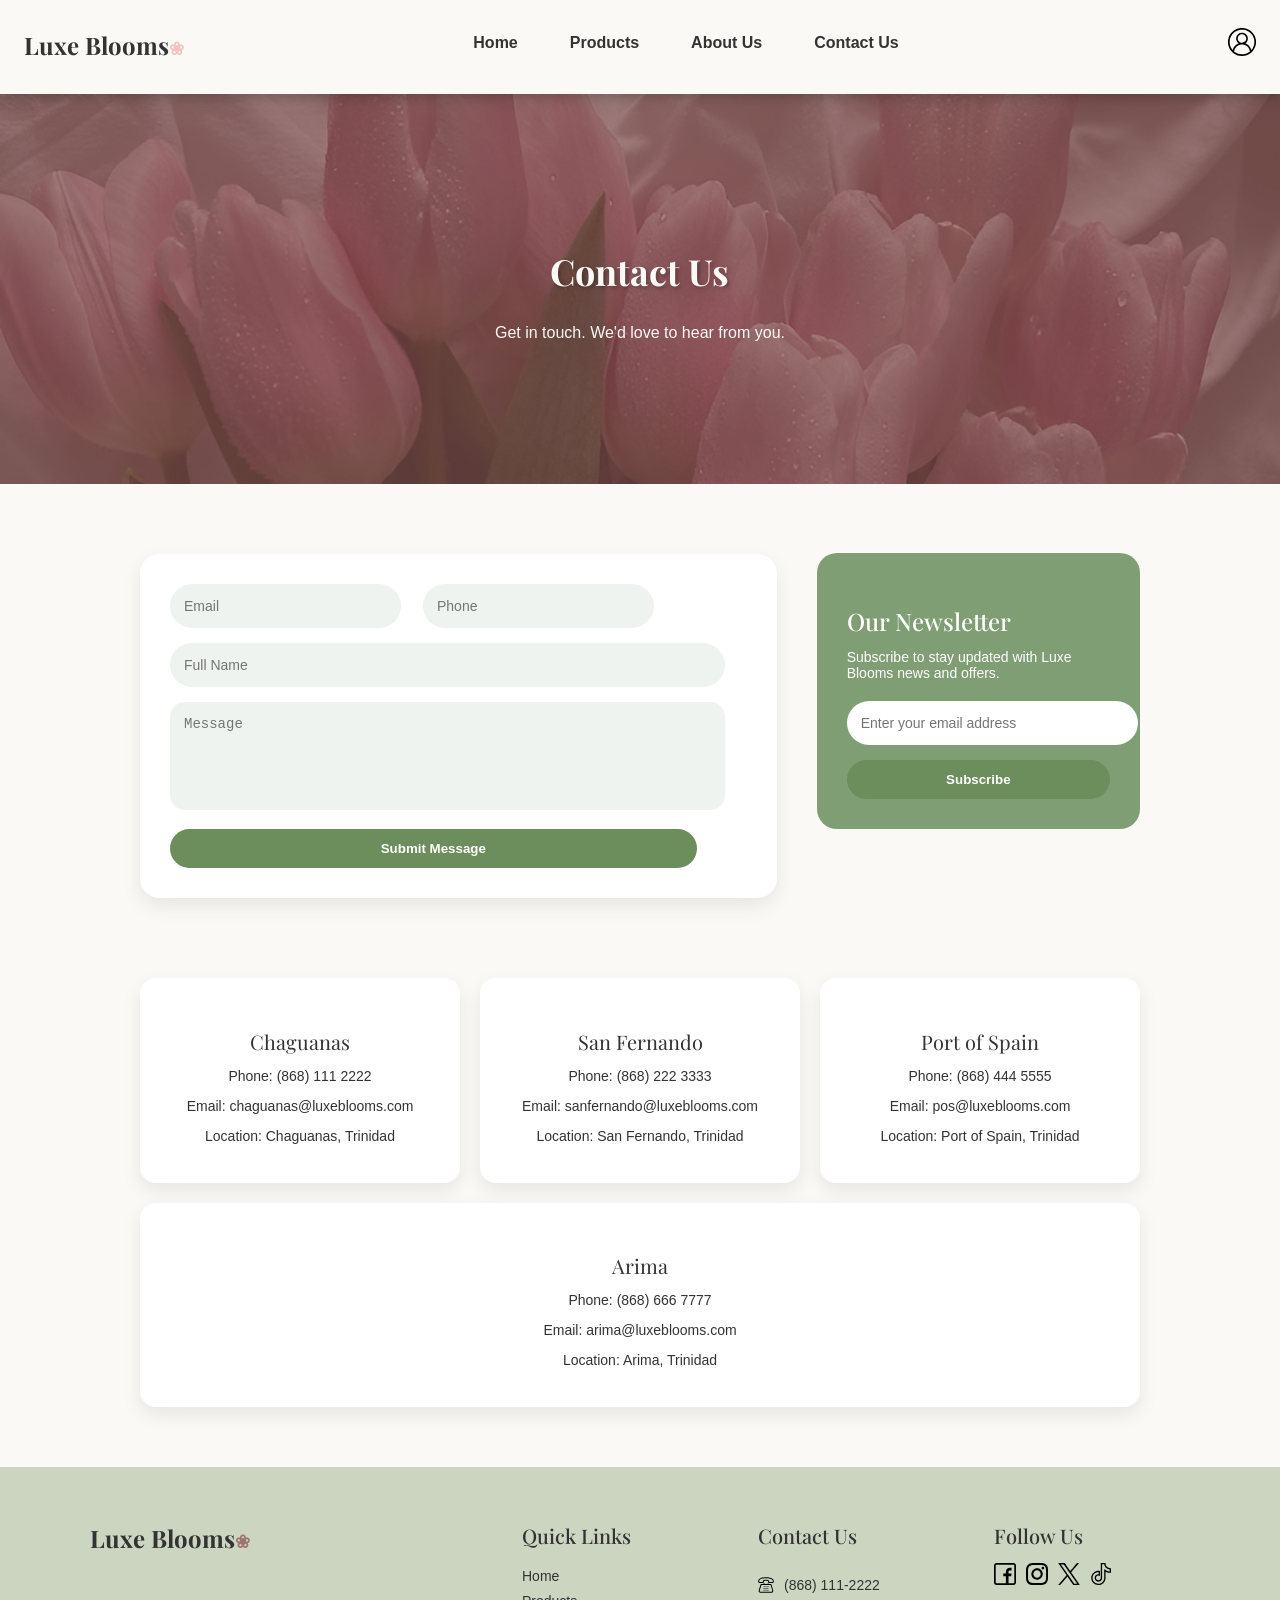
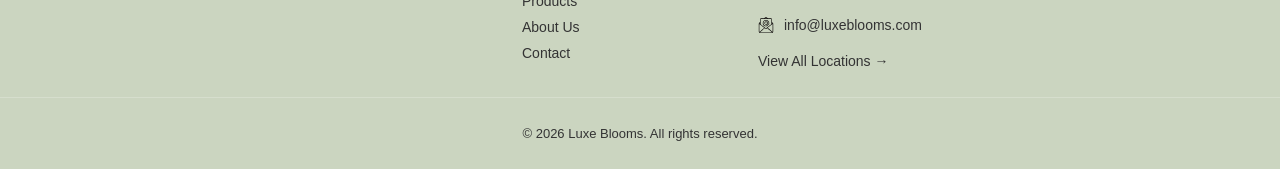
==== contact us/contact.html @ 06038f9a "Add files via upload" ====
<!DOCTYPE html>
<html lang="en">
    <head>
        <meta charset="UTF-8">
        <meta name="description" content="Get in touch with Luxe Blooms. Find our locations in Chaguanas, San Fernando, Port of Spain, and Arima, or send us a message today">
        <meta name="keywords" content="Luxe Blooms contact, flower shop locations, Chaguanas florist, San Fernando florist, Port of Spain florist, Arima florist">
        <meta name="viewport" content="width=device-width, initial-scale=1.0">
        <title>Luxe Blooms | Contact Us</title>
        <link rel="stylesheet" href="../contact us/contact-styles.css">
        <link rel="stylesheet" href="../global-styles.css">
        <link rel="preconnect" href="https://fonts.googleapis.com">
        <link rel="preconnect" href="https://fonts.gstatic.com" crossorigin>
        <link href="https://fonts.googleapis.com/css2?family=Montserrat:ital,wght@0,100..900;1,100..900&family=Playfair+Display:ital,wght@0,400..900;1,400..900&display=swap" rel="stylesheet">
        <base target="_blank">
    </head>

    <body>  
        <!-- Header -->
        <header class="header">
            <div class="logo-text">
                <h1>Luxe Blooms</h1> 
            </div>
            <nav>
                <ul class="nav-list">
                    <li><a href="../homepage/homepage.html" class="nav-link">Home</a></li>
                    <li><a href="../products/product.html" class="nav-link">Products</a></li>
                    <li><a href="../about us/about.html" class="nav-link">About Us</a></li>
                    <li><a href="contact.html" class="nav-link">Contact Us</a></li>
                </ul>
            </nav>

            <div class="icons">
                <ul>
                    <li><a href="../login/login.html"><img src="../homepage/images/user.svg" width="28" height="28" alt="User Account"></a></li>
                </ul>
            </div>
        </header>

        <!-- Contact Us Section Header -->
        <section class="contact-hero">
            <div class="contact-hero-content">
                <h1>Contact Us</h1>
            <div class="caption"><p>Get in touch. We'd love to hear from you.</p></div>
            </div>
        </section>

        <section class="contact-main">
            <form class="contact-form">
                <div class="form-row">
                    <div class="form-group">
                        <input type="email" placeholder="Email" required>
                    </div>
                    <div class="form-group">
                        <input type="tel" placeholder="Phone" required>
                    </div>
                    </div>
                    <div class="form-group">
                        <input type="text" placeholder="Full Name" required>
                    </div>
                    <div class="form-group">
                        <textarea rows="5" placeholder="Message" required></textarea>
                    </div>
                    <button type="submit">Submit Message</button>
            </form>
                <div class="newsletter-box">
                    <h3>Our Newsletter</h3>
                    <p>Subscribe to stay updated with Luxe Blooms news and offers.</p>
                        <input type="email" placeholder="Enter your email address">
                        <button type="submit">Subscribe</button>
                </div>
        </section>
    
    
        <section class="contact-info">
            <div class="info-box">
                <h4>Chaguanas</h4>
                <p>Phone: (868) 111 2222</p>
                <p>Email: chaguanas@luxeblooms.com</p>
                <p>Location: Chaguanas, Trinidad</p>
            </div>
            <div class="info-box">
                <h4>San Fernando</h4>
                <p>Phone: (868) 222 3333</p>
                <p>Email: sanfernando@luxeblooms.com</p>
                <p>Location: San Fernando, Trinidad</p>
            </div>
            <div class="info-box">
                <h4>Port of Spain</h4>
                <p>Phone: (868) 444 5555</p>
                <p>Email: pos@luxeblooms.com</p>
                <p>Location: Port of Spain, Trinidad</p>
            </div>
            <div class="info-box">
                <h4>Arima</h4>
                <p>Phone: (868) 666 7777</p>
                <p>Email: arima@luxeblooms.com</p>
                <p>Location: Arima, Trinidad</p>
            </div>
        </section>

        <!--Footer-->
        <footer class="footer">
            <div class="footer-container">

                <div class="footer-brand">
                    <h3>Luxe Blooms</h3>
                </div>

                <div class="footer-heading">
                    <h4>Quick Links</h4>

                        <ul>
                            <li><a href="homepage.html">Home</a></li>
                            <li><a href="products.html">Products</a></li>
                            <li><a href="about.html">About Us</a></li>
                            <li><a href="contact.html">Contact</a></li>
                        </ul>
                </div>

                <div class="footer-heading">
                    <h4>Contact Us</h4>

                    <p class="footer-contact">
                    <img src="../homepage/images/phone.svg" alt="Phone icon">(868) 111-2222</p>

                    <p class="footer-contact">
                    <img src="../homepage/images/email.svg" alt="Email icon">info@luxeblooms.com</p>

                    <a href="contact.html" class="footer-link">View All Locations →</a>
                </div>

                <div class="footer-heading">
                    <h4>Follow Us</h4>

                    <div class="social-icons">
                        <a href="#"><img src="../homepage/images/facebook.svg" alt="Facebook"></a>
                        <a href="#"><img src="../homepage/images/instagram.svg" alt="Instagram"></a>
                        <a href="#"><img src="../homepage/images/twitter.svg" alt="Twitter"></a>
                        <a href="#"><img src="../homepage/images/tiktok.svg" alt="TikTok"></a>
                    </div>
                </div>
            </div>

            <div class="footer-bottom">
                <p>© 2026 Luxe Blooms. All rights reserved.</p>
            </div>
        </footer>
    </body>
</html>
---- contact us/contact-styles.css ----
/* Contact Us Page */
  /* Contact Us Hero */
.contact-hero {
  display: flex;
  justify-content: center;
  align-items: center;
  text-align: center;
  position: relative;
  padding: 100px 20px;
  line-height: 1.2;
  background: url("../contact us/contact-images/tulips.jpg"); 
  background-size: cover;
  background-position: center;
  background-repeat: no-repeat;
  color: #faf9f6;
  margin: 0px;
  height: 190px;
  
}

.contact-hero h1 {
  font-size: 36px;
  font-weight: bold;
  text-shadow: 2px 2px 4px rgba(0,0,0,0.3);
}

.contact-hero::before {
  content: "";
  position: absolute;
  inset: 0;
  background: rgba(128, 81, 82, 0.7);
}

.contact-hero-content {
  position: relative;
  z-index: 1;
}

/* Main Content */

.contact-main {
  display: flex;
  gap: 40px;
  max-width: 1000px;
  margin: 0 auto 80px;
  align-items: center;
}

.contact-form {
  flex: 2;
  background: #fff;
  padding: 30px;
  padding-right: 80px;
  border-radius: 20px;
  margin-top: 70px;
  box-shadow: 0 8px 20px rgba(0,0,0,0.08);
}

.form-row {
  display: flex;
  gap: 50px;
}

.contact-form input,
.contact-form textarea,
.newsletter-box input {
  width: 100%;
  padding: 14px;
  border: none;
  border-radius: 25px;
  background: #eef3ef;
  margin-bottom: 15px;
  font-size: 14px;
  outline: none;
}

.contact-form textarea {
  border-radius: 15px;
  resize: none;
}

button {
  background: #6B8E5C;
  color: #fff;
  padding: 12px;
  border: none;
  border-radius: 25px;
  width: 100%;
  cursor: pointer;
  font-weight: bold;
  transition: 0.3s;
}

button:hover {
  background: #557046;
}

.newsletter-box {
  flex: 1;
  background: linear-gradient(rgba(107,142,92,0.85), rgba(107,142,92,0.85)),
              url("images/hero.jpg");
  background-size: cover;
  color: #fff;
  padding: 30px;
  border-radius: 20px;
}

.newsletter-box h3 {
  margin-bottom: 10px;
}

.newsletter-box p {
  font-size: 14px;
  margin-bottom: 20px;
}

.newsletter-box input {
  background: #fff;
}

.contact-info {
  display: flex;
  justify-content: center;
  gap: 20px;
  max-width: 1000px;
  margin: 0 auto 60px;
  flex-wrap: wrap;
}

.info-box {
  flex: 1;
  min-width: 220px;
  background: #fff;
  padding: 25px;
  border-radius: 16px;
  text-align: center;
  box-shadow: 0 8px 20px rgba(0,0,0,0.08);
}

.info-box.highlight {
  background: #6B8E5C;
  color: #fff;
}

.info-box h4 {
  margin-bottom: 10px;
}

.info-box p {
  font-size: 14px;
}

@media (max-width: 768px) {
  .contact-main {
    flex-direction: column;
  }

  .form-row {
    flex-direction: column;
  }
}
---- global-styles.css ----
/* Base Styles */
body {
  font-family: 'Roboto', sans-serif;
  font-size: 16px;
  font-weight: normal;
  color: #333333; /*charcoal*/
  background-color: #faf9f6; /*off white*/
  margin: 0;
  padding: 0;
}

       /* Header */
header {
  display: flex;
  justify-content: space-between;
  text-align: center;
  margin-bottom: 0px;
  padding: 12px 24px 18px;
  background-color: #faf9f6; 
  box-shadow: 0 4px 12px rgba(0,0,0,0.2);
  position: sticky;
  z-index: 1000;
  top: 0;
}

.logo-text h1 {
  font-family: 'Playfair Display', serif;
  font-size: 24px;
  font-weight: bold;
  color: #333333;
}

.logo-text h1::after {
  content: "❀";
  display: inline-block;
  margin-top: 10px;
  font-size: 18px;
  color: #f4c2c2;
}


/* Navigation */
.nav-list {
  list-style: none;
  display: flex;
  gap: 40px;
  padding: 0px;
}

.nav-link {
  text-decoration: none;
  line-height: 30px;
  padding: 6px;
  color: #333333;
  font-weight: bold;
  font-family: 'Roboto', sans-serif;
}

.nav-link:hover {
  background: #e69b97;
  color: #faf9f6;
  transition: .6s;
}

.icons ul {
  list-style: none;
  display: flex;
  gap: 15px;
}


/* Headings */
h1, h2, h3, h4 {
  font-family: 'Playfair Display', serif;
  line-height: 1.2;
}
h1 {
  font-size: 32px;
  font-weight: bold;
}
h2 {
  font-size: 28px;
  font-weight: 600;
}
h3 {
  font-size: 24px;
  font-weight: 500;
}
h4 {
  font-size: 20px;
  font-weight: 400;
}

/* All Buttons */
.button-primary {
  background-color: #333333; /* Charcoal */
  color: white;
  font-size: 20px;
  padding: 17px 20px;
  border: 4px solid #D4AF37; /* Gold outline */
  border-radius: 15px;
  text-decoration: none;
  font-weight: bold;
  transition: all 0.3s ease-in-out;
}

.button-primary:hover {
  background-color: #818263; 
  border: 6px solid #D4AF37;
}

.button-secondary {
  background-color: #faf9f6;
  color: #333333; 
  font-size: 16px;
  padding: 10px 20px;
  border: 2px solid #333333; /* Charcoal outline */
  border-radius: 8px;
  text-decoration: none;
  font-weight: bold;
  transition: all 0.3s ease-in-out;
  margin-top: 50px;
}

.button-secondary:hover {
  background-color: #f4e1e0; /* Charcoal */
  color: #333333;
  border: 2px solid #333333;
}



/* Footer */
.footer {
  background: #cbd5c0;
  color: #333333;
  padding-top: 30px;
}

.footer-container {
  max-width: 1100px;
  margin: 0 auto;
  display: flex;
  justify-content: space-between;
  gap: 40px;
  flex-wrap: wrap;
  padding: 0 20px 20px;
}

.footer-brand {
  flex: 2;
}

.footer-brand h3 {
  margin-bottom: 10px;
  font-weight: bold;
}

.footer-brand h3::after {
  content: "❀";
  display: inline-block;
  margin-top: 10px;
  font-size: 18px;
  color: #9e746f;
}

.footer-heading {
  flex: 1;
  display: flex;
  flex-direction: column;

}

.footer-heading h4 {
  margin-bottom: 15px;
  font-weight: 500;
}

.footer-heading a {
  color: #333333;
  text-decoration: none;
  margin-bottom: 8px;
  font-size: 14px;
  transition: 0.3s;
}

.footer-heading a:hover {
  color: #557046;
}

.footer-heading ul {
  list-style: none;
  padding: 0;
  margin: 0;
  line-height: 1.6;
}

.footer-contact {
  display: flex;
  align-items: center;
  gap: 10px;
  font-size: 14px;
  margin-bottom: 10px;
}

.footer-contact img {
  width: 16px;
  height: 16px;
}

.footer-link {
  margin-top: 10px;
  color: #f4c2c2;
  font-size: 14px;
  text-decoration: none;
}

.footer-link:hover {
  text-decoration: underline;
}

.social-icons {
  display: flex;
  gap: 10px;
}

.social-icons img {
  width: 22px;
  height: 22px;
  transition: 0.3s;
}

.social-icons img:hover {
  transform: scale(1.1);
}

.footer-bottom {
  text-align: center;
  border-top: 1px solid rgba(255,255,255,0.2);
  padding: 15px;
  font-size: 13px;
}

@media (max-width: 768px) {
  .footer-container {
    flex-direction: column;
    text-align: center;
  }

  .footer-contact {
    justify-content: center;
  }

  .social-icons {
    justify-content: center;
  }
}
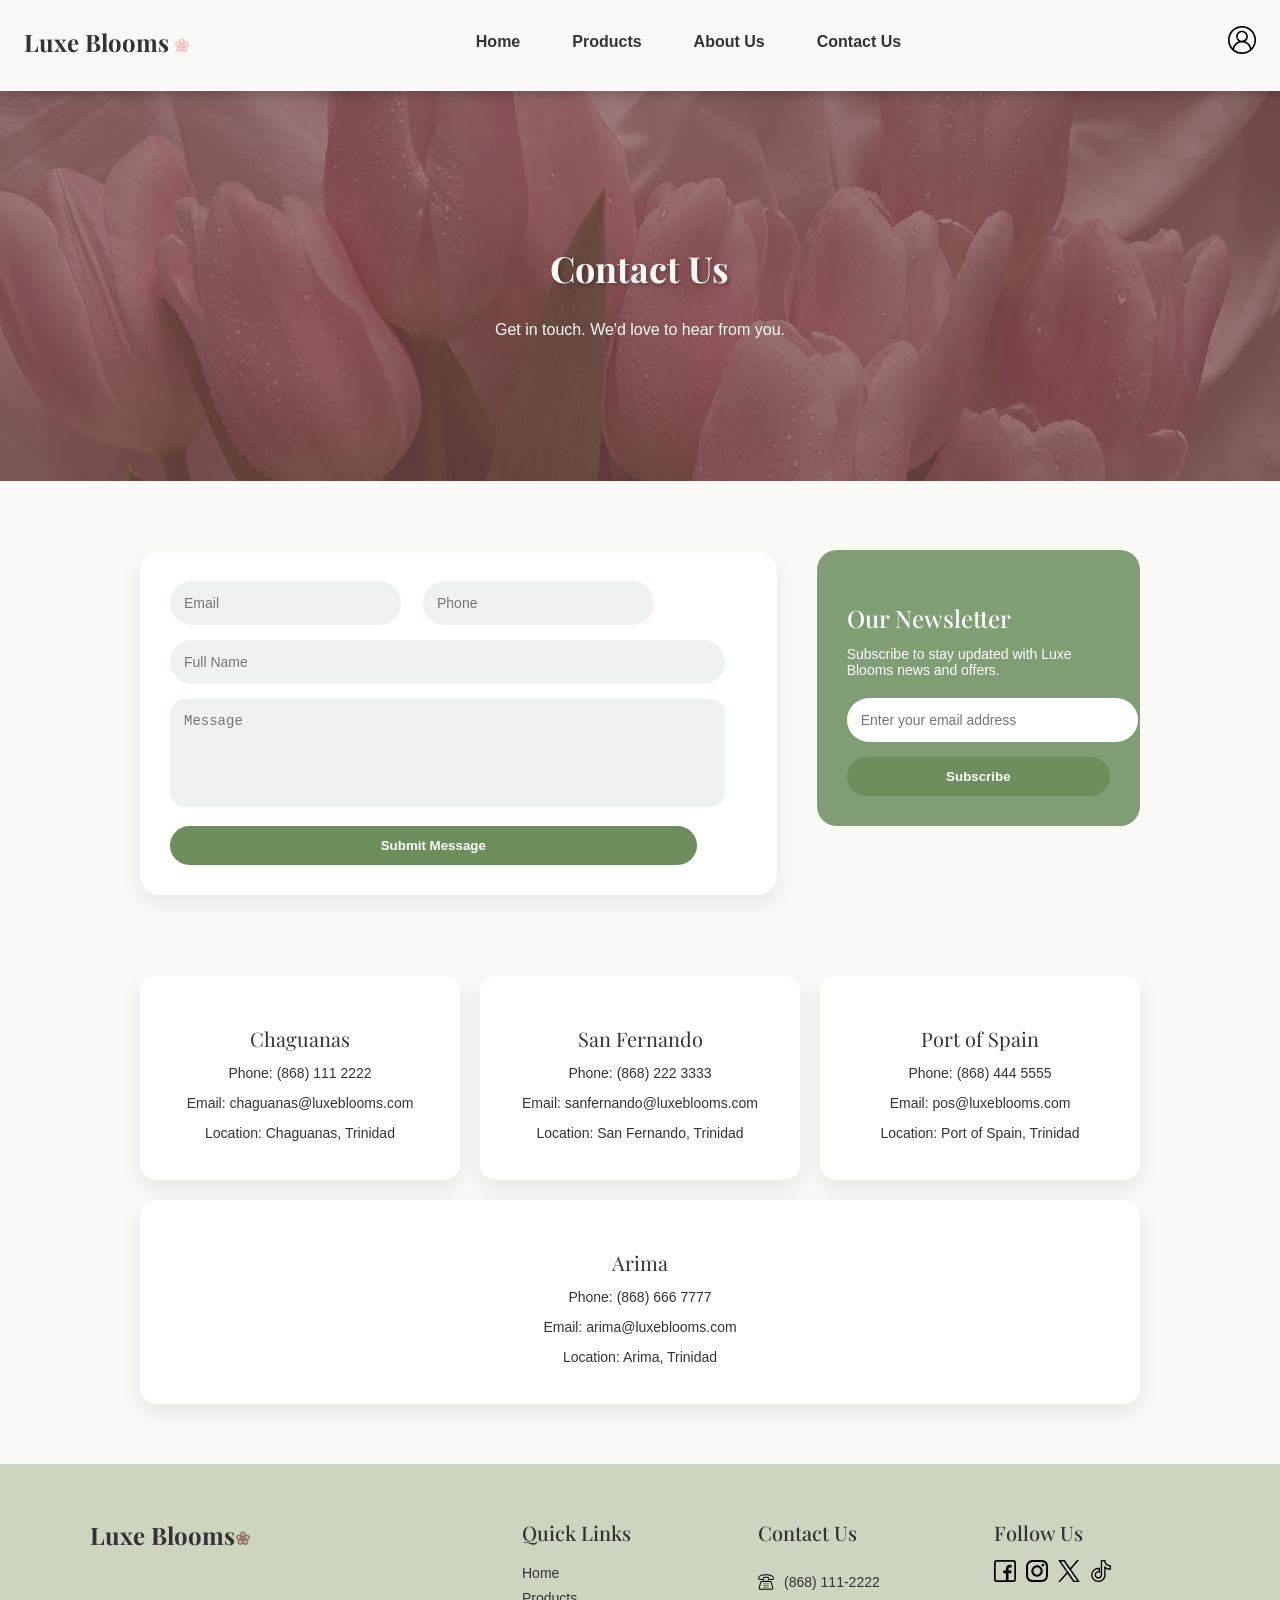
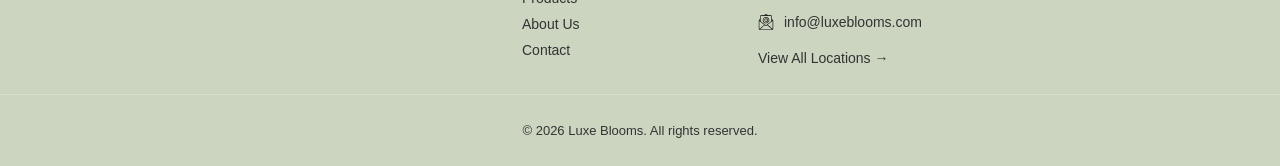
==== commit 8e32d5d7: "Add files via upload" ====
--- a/contact us/contact.html
+++ b/contact us/contact.html
@@ -6,6 +6,7 @@
         <meta name="keywords" content="Luxe Blooms contact, flower shop locations, Chaguanas florist, San Fernando florist, Port of Spain florist, Arima florist">
         <meta name="viewport" content="width=device-width, initial-scale=1.0">
         <title>Luxe Blooms | Contact Us</title>
+        <link rel="icon" type="image/x-icon" href="../contact us/contact-images/favicon.ico">
         <link rel="stylesheet" href="../contact us/contact-styles.css">
         <link rel="stylesheet" href="../global-styles.css">
         <link rel="preconnect" href="https://fonts.googleapis.com">
@@ -20,6 +21,9 @@
             <div class="logo-text">
                 <h1>Luxe Blooms</h1> 
             </div>
+
+            <div class="menu-toggle" onclick="toggleMenu()">☰</div>
+
             <nav>
                 <ul class="nav-list">
                     <li><a href="../homepage/homepage.html" class="nav-link">Home</a></li>
@@ -35,6 +39,12 @@
                 </ul>
             </div>
         </header>
+
+        <script>
+        function toggleMenu() {
+            document.querySelector('.nav-list').classList.toggle('active');
+        }
+        </script>
 
         <!-- Contact Us Section Header -->
         <section class="contact-hero">
--- a/global-styles.css
+++ b/global-styles.css
@@ -9,12 +9,11 @@
   padding: 0;
 }
 
-       /* Header */
-header {
+/* Header */
+.header {
   display: flex;
   justify-content: space-between;
-  text-align: center;
-  margin-bottom: 0px;
+  align-items: center;
   padding: 12px 24px 18px;
   background-color: #faf9f6; 
   box-shadow: 0 4px 12px rgba(0,0,0,0.2);
@@ -23,6 +22,7 @@
   top: 0;
 }
 
+/* Logo */
 .logo-text h1 {
   font-family: 'Playfair Display', serif;
   font-size: 24px;
@@ -32,42 +32,77 @@
 
 .logo-text h1::after {
   content: "❀";
-  display: inline-block;
-  margin-top: 10px;
+  margin-left: 5px;
   font-size: 18px;
   color: #f4c2c2;
 }
-
 
 /* Navigation */
 .nav-list {
   list-style: none;
   display: flex;
   gap: 40px;
-  padding: 0px;
+  padding: 0;
+  margin: 0;
 }
 
 .nav-link {
   text-decoration: none;
-  line-height: 30px;
   padding: 6px;
   color: #333333;
   font-weight: bold;
   font-family: 'Roboto', sans-serif;
+  transition: 0.3s;
 }
 
 .nav-link:hover {
   background: #e69b97;
   color: #faf9f6;
-  transition: .6s;
-}
-
+  border-radius: 6px;
+}
+
+/* Icons */
 .icons ul {
   list-style: none;
   display: flex;
   gap: 15px;
-}
-
+  margin: 0;
+}
+
+/* Menu Toggle (hidden on desktop) */
+.menu-toggle {
+  display: none;
+  font-size: 26px;
+  cursor: pointer;
+}
+
+/* ========================= */
+/* 📱 MOBILE STYLES */
+/* ========================= */
+@media (max-width: 768px) {
+
+  .menu-toggle {
+    display: block;
+  }
+
+  .nav-list {
+    flex-direction: column;
+    position: absolute;
+    top: 70px;
+    left: 0;
+    width: 220px;
+    background-color: #faf9f6;
+    padding: 20px;
+    gap: 15px;
+    display: none; /* hidden by default */
+    box-shadow: 0 4px 12px rgba(0,0,0,0.15);
+    border-radius: 0 0 12px 0;
+  }
+
+  .nav-list.active {
+    display: flex;
+  }
+}
 
 /* Headings */
 h1, h2, h3, h4 {
